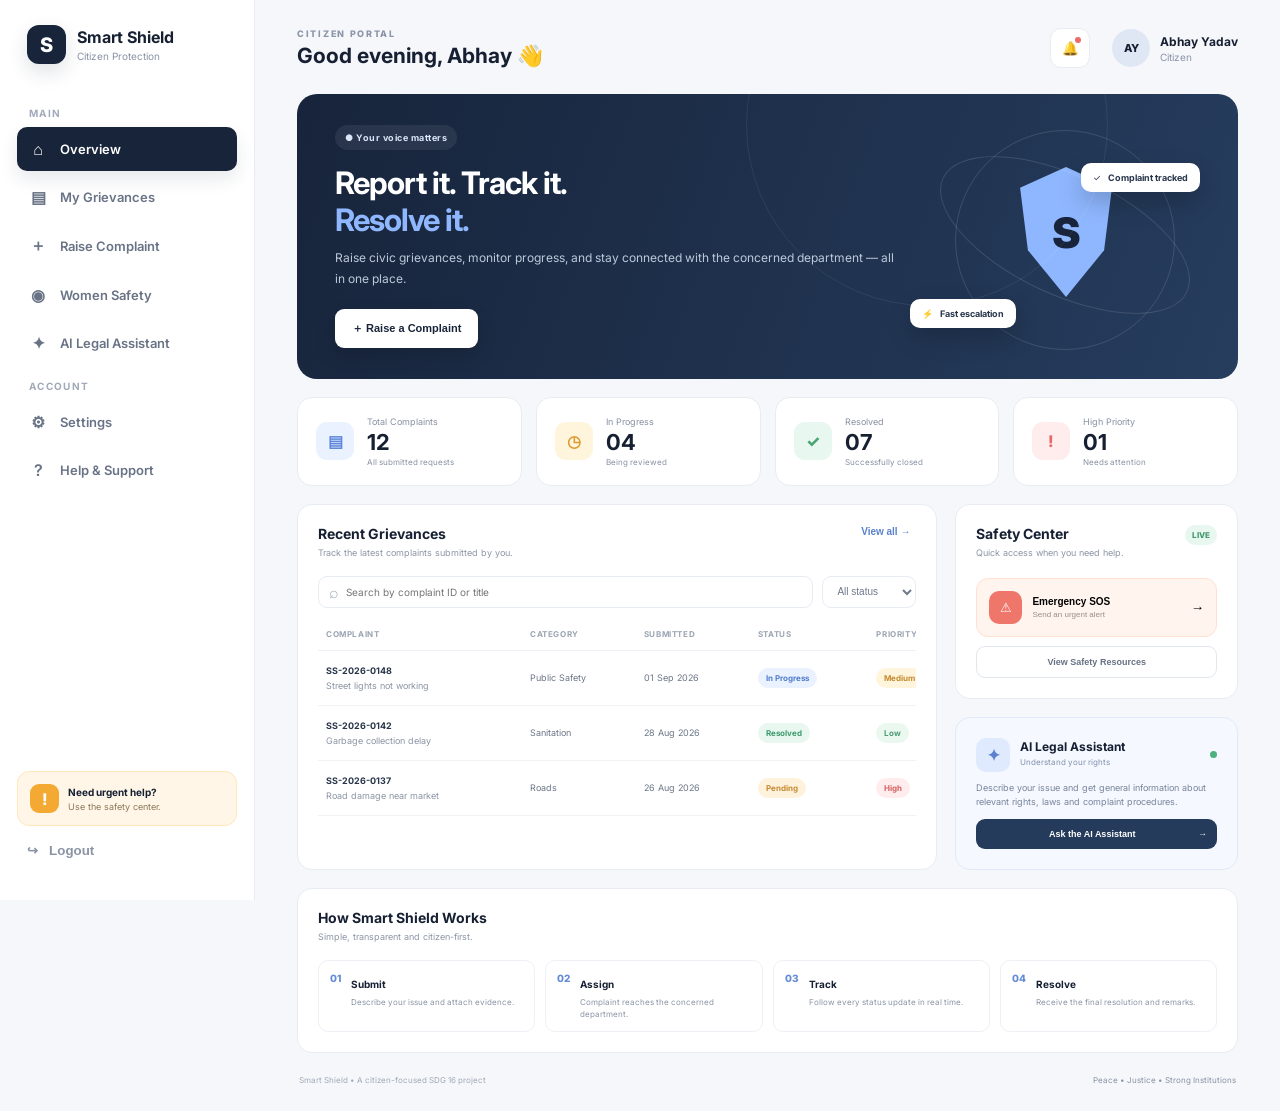
==== Smart_Shield_Public_Grievance_Frontend/smart_shield_frontend/grievance.html @ 8d4cc2e8 "smart shield baseline before grievance module" ====
<!DOCTYPE html>
<html lang="en">
<head>
  <meta charset="UTF-8">
  <meta name="viewport" content="width=device-width, initial-scale=1.0">
  <title>Smart Shield | Public Grievance</title>
  <link rel="preconnect" href="https://fonts.googleapis.com">
  <link rel="preconnect" href="https://fonts.gstatic.com" crossorigin>
  <link href="https://fonts.googleapis.com/css2?family=Inter:wght@400;500;600;700;800&display=swap" rel="stylesheet">
  <link rel="stylesheet" href="css/grievance.css">
</head>
<body>
  <div class="app-shell">
    <aside class="sidebar" id="sidebar">
      <div class="brand">
        <div class="brand-mark">S</div>
        <div><strong>Smart Shield</strong><span>Citizen Protection</span></div>
      </div>

      <nav class="nav">
        <p class="nav-label">MAIN</p>
        <a class="nav-item active" href="#"><span>⌂</span> Overview</a>
        <a class="nav-item" href="#complaints"><span>▤</span> My Grievances</a>
        <a class="nav-item" href="#raise"><span>＋</span> Raise Complaint</a>
        <a class="nav-item" href="#safety"><span>◉</span> Women Safety</a>
        <a class="nav-item" href="#assistant"><span>✦</span> AI Legal Assistant</a>
        <p class="nav-label">ACCOUNT</p>
        <a class="nav-item" href="#"><span>⚙</span> Settings</a>
        <a class="nav-item" href="#"><span>?</span> Help & Support</a>
      </nav>

      <div class="sidebar-bottom">
        <div class="safety-mini">
          <div class="mini-icon">!</div>
          <div><strong>Need urgent help?</strong><small>Use the safety center.</small></div>
        </div>
        <button class="logout">↪ &nbsp; Logout</button>
      </div>
    </aside>

    <main class="main">
      <header class="topbar">
        <button class="menu-btn" id="menuBtn">☰</button>
        <div>
          <p class="eyebrow">CITIZEN PORTAL</p>
          <h1>Good evening, Abhay 👋</h1>
        </div>
        <div class="top-actions">
          <button class="icon-btn" title="Notifications">🔔<i></i></button>
          <div class="profile">
            <div class="avatar">AY</div>
            <div><strong>Abhay Yadav</strong><small>Citizen</small></div>
          </div>
        </div>
      </header>

      <section class="hero">
        <div>
          <span class="pill">● Your voice matters</span>
          <h2>Report it. Track it.<br><span>Resolve it.</span></h2>
          <p>Raise civic grievances, monitor progress, and stay connected with the concerned department — all in one place.</p>
          <button class="primary-btn" id="openComplaint">＋ Raise a Complaint</button>
        </div>
        <div class="hero-art">
          <div class="shield">S</div>
          <div class="orbit orbit-1"></div><div class="orbit orbit-2"></div>
          <div class="float-card card-a">✓ <b>Complaint tracked</b></div>
          <div class="float-card card-b">⚡ <b>Fast escalation</b></div>
        </div>
      </section>

      <section class="stats">
        <article class="stat-card"><div class="stat-icon blue">▤</div><div><span>Total Complaints</span><strong id="totalCount">12</strong><small>All submitted requests</small></div></article>
        <article class="stat-card"><div class="stat-icon amber">◷</div><div><span>In Progress</span><strong id="progressCount">04</strong><small>Being reviewed</small></div></article>
        <article class="stat-card"><div class="stat-icon green">✓</div><div><span>Resolved</span><strong id="resolvedCount">07</strong><small>Successfully closed</small></div></article>
        <article class="stat-card"><div class="stat-icon red">!</div><div><span>High Priority</span><strong id="priorityCount">01</strong><small>Needs attention</small></div></article>
      </section>

      <section class="content-grid">
        <div class="panel complaints" id="complaints">
          <div class="panel-head">
            <div><h3>Recent Grievances</h3><p>Track the latest complaints submitted by you.</p></div>
            <button class="text-btn" id="viewAll">View all →</button>
          </div>
          <div class="toolbar">
            <div class="search"><span>⌕</span><input id="searchInput" placeholder="Search by complaint ID or title"></div>
            <select id="statusFilter"><option value="all">All status</option><option value="Pending">Pending</option><option value="In Progress">In Progress</option><option value="Resolved">Resolved</option></select>
          </div>
          <div class="table-wrap">
            <table>
              <thead><tr><th>Complaint</th><th>Category</th><th>Submitted</th><th>Status</th><th>Priority</th></tr></thead>
              <tbody id="complaintTable">
                <tr data-search="SS-2026-0148 street light Sector 62" data-status="In Progress"><td><b>SS-2026-0148</b><span>Street lights not working</span></td><td>Public Safety</td><td>01 Sep 2026</td><td><span class="status progress">In Progress</span></td><td><span class="priority medium">Medium</span></td></tr>
                <tr data-search="SS-2026-0142 garbage collection" data-status="Resolved"><td><b>SS-2026-0142</b><span>Garbage collection delay</span></td><td>Sanitation</td><td>28 Aug 2026</td><td><span class="status resolved">Resolved</span></td><td><span class="priority low">Low</span></td></tr>
                <tr data-search="SS-2026-0137 road damage" data-status="Pending"><td><b>SS-2026-0137</b><span>Road damage near market</span></td><td>Roads</td><td>26 Aug 2026</td><td><span class="status pending">Pending</span></td><td><span class="priority high">High</span></td></tr>
              </tbody>
            </table>
          </div>
        </div>

        <div class="side-stack">
          <article class="panel quick" id="safety">
            <div class="panel-head"><div><h3>Safety Center</h3><p>Quick access when you need help.</p></div><span class="live">LIVE</span></div>
            <button class="safety-btn" id="sosBtn"><span>⚠</span><div><b>Emergency SOS</b><small>Send an urgent alert</small></div><em>→</em></button>
            <button class="outline-btn">View Safety Resources</button>
          </article>

          <article class="panel assistant" id="assistant">
            <div class="ai-top"><div class="ai-icon">✦</div><div><h3>AI Legal Assistant</h3><p>Understand your rights</p></div><span class="online"></span></div>
            <p class="ai-copy">Describe your issue and get general information about relevant rights, laws and complaint procedures.</p>
            <button class="assistant-btn" id="assistantBtn">Ask the AI Assistant <span>→</span></button>
          </article>
        </div>
      </section>

      <section class="how panel" id="raise">
        <div class="panel-head"><div><h3>How Smart Shield Works</h3><p>Simple, transparent and citizen-first.</p></div></div>
        <div class="steps">
          <div><span>01</span><div><b>Submit</b><p>Describe your issue and attach evidence.</p></div></div>
          <div><span>02</span><div><b>Assign</b><p>Complaint reaches the concerned department.</p></div></div>
          <div><span>03</span><div><b>Track</b><p>Follow every status update in real time.</p></div></div>
          <div><span>04</span><div><b>Resolve</b><p>Receive the final resolution and remarks.</p></div></div>
        </div>
      </section>

      <footer>Smart Shield • A citizen-focused SDG 16 project <span>Peace • Justice • Strong Institutions</span></footer>
    </main>
  </div>

  <div class="modal" id="complaintModal">
    <div class="modal-card">
      <button class="close" data-close>×</button>
      <span class="pill">NEW GRIEVANCE</span><h2>Raise a Complaint</h2><p>Provide the details below. Required fields are marked with *.</p>
      <form id="complaintForm">
        <div class="form-row"><label>Complaint category *<select id="category" required><option value="">Select category</option><option>Public Safety</option><option>Roads</option><option>Sanitation</option><option>Water Supply</option><option>Electricity</option><option>Corruption</option></select></label><label>Priority *<select required><option>Low</option><option selected>Medium</option><option>High</option></select></label></div>
        <label>Complaint title *<input id="title" required placeholder="e.g. Street light not working"></label>
        <label>Location *<input id="location" required placeholder="Area / landmark"></label>
        <label>Description *<textarea id="description" required rows="4" placeholder="Explain your problem clearly..."></textarea></label>
        <label>Evidence <input type="file" id="evidence" accept="image/*,.pdf"></label>
        <button class="primary-btn full" type="submit">Submit Complaint →</button>
      </form>
    </div>
  </div>

  <div class="toast" id="toast">✓ Complaint submitted successfully</div>
  <script src="js/grievance.js"></script>
</body>
</html>
---- Smart_Shield_Public_Grievance_Frontend/smart_shield_frontend/css/grievance.css ----
*{box-sizing:border-box}body{margin:0;font-family:Inter,Arial,sans-serif;background:#f5f7fb;color:#172033}.app-shell{display:flex;min-height:100vh}.sidebar{width:255px;background:#fff;border-right:1px solid #e8ecf3;padding:25px 17px;display:flex;flex-direction:column;position:fixed;inset:0 auto 0 0;z-index:20}.brand{display:flex;gap:11px;align-items:center;padding:0 10px 28px}.brand-mark{width:39px;height:39px;border-radius:12px;display:grid;place-items:center;background:#18243a;color:#fff;font-weight:800;font-size:20px;box-shadow:0 8px 20px #18243a22}.brand strong{display:block;font-size:16px}.brand span{display:block;color:#8993a5;font-size:10px;margin-top:3px}.nav-label{font-size:10px;font-weight:700;color:#a2aaba;letter-spacing:1.3px;margin:15px 12px 8px}.nav-item{display:flex;align-items:center;gap:13px;text-decoration:none;color:#697386;font-size:13px;font-weight:600;padding:12px;border-radius:10px;margin:4px 0}.nav-item span{width:18px;text-align:center;font-size:16px}.nav-item:hover{background:#f4f6fa}.nav-item.active{background:#18243a;color:#fff;box-shadow:0 8px 18px #18243a1a}.sidebar-bottom{margin-top:auto}.safety-mini{background:#fff6e7;border:1px solid #ffe6bb;border-radius:12px;padding:12px;display:flex;gap:9px;align-items:center}.mini-icon{width:29px;height:29px;border-radius:9px;background:#f4aa32;color:#fff;display:grid;place-items:center;font-weight:800}.safety-mini strong,.safety-mini small{display:block}.safety-mini strong{font-size:10px}.safety-mini small{font-size:9px;color:#8c7959;margin-top:3px}.logout{border:0;background:none;color:#8b94a5;padding:17px 10px;font-weight:600;cursor:pointer}.main{margin-left:255px;width:calc(100% - 255px);padding:28px 42px 22px}.topbar{display:flex;align-items:center;justify-content:space-between;margin-bottom:26px}.eyebrow{font-size:9px;letter-spacing:1.7px;color:#8b96a8;font-weight:800;margin:0 0 4px}.topbar h1{font-size:21px;margin:0}.top-actions{display:flex;align-items:center;gap:22px}.icon-btn{border:0;background:#fff;border:1px solid #e8ecf2;border-radius:11px;width:40px;height:40px;position:relative;cursor:pointer}.icon-btn i{position:absolute;width:6px;height:6px;background:#ef6b68;border-radius:50%;top:8px;right:8px}.profile{display:flex;gap:10px;align-items:center}.avatar{width:38px;height:38px;border-radius:50%;background:#dfe7f4;display:grid;place-items:center;font-size:11px;font-weight:800}.profile strong,.profile small{display:block}.profile strong{font-size:12px}.profile small{font-size:10px;color:#8a94a6;margin-top:2px}.menu-btn{display:none}.hero{min-height:255px;border-radius:20px;padding:31px 38px;background:linear-gradient(110deg,#17243b,#263d5e);color:#fff;display:flex;justify-content:space-between;overflow:hidden;position:relative}.hero:after{content:"";position:absolute;width:360px;height:360px;border-radius:50%;border:1px solid #ffffff12;right:130px;top:-150px}.pill{display:inline-block;padding:7px 10px;border-radius:30px;background:#ffffff12;color:#dbe6f8;font-size:9px;font-weight:700;letter-spacing:.5px}.hero h2{font-size:31px;line-height:1.18;margin:15px 0 10px;letter-spacing:-1px}.hero h2 span{color:#8fb7ff}.hero p{max-width:570px;color:#bdc9da;font-size:12px;line-height:1.7;margin:0 0 20px}.primary-btn{border:0;background:#fff;color:#18243a;padding:12px 17px;border-radius:9px;font-weight:800;font-size:11px;cursor:pointer;box-shadow:0 8px 20px #0002}.primary-btn:hover{transform:translateY(-1px)}.hero-art{width:300px;position:relative}.shield{position:absolute;right:78px;top:42px;width:112px;height:130px;clip-path:polygon(50% 0,91% 16%,84% 64%,50% 100%,16% 64%,9% 16%);background:#8fb7ff;color:#17243b;display:grid;place-items:center;font-size:42px;font-weight:900;box-shadow:0 20px 45px #0004}.orbit{position:absolute;border:1px solid #ffffff20;border-radius:50%;right:25px;top:5px;width:220px;height:220px}.orbit-2{width:270px;height:120px;right:0;top:50px;transform:rotate(25deg)}.float-card{position:absolute;background:#fff;color:#28354b;border-radius:10px;padding:9px 12px;font-size:9px;box-shadow:0 10px 25px #0003}.float-card b{margin-left:4px}.card-a{right:0;top:38px}.card-b{left:8px;bottom:20px}.stats{display:grid;grid-template-columns:repeat(4,1fr);gap:14px;margin:18px 0}.stat-card,.panel{background:#fff;border:1px solid #e8ecf2;border-radius:15px}.stat-card{padding:18px;display:flex;gap:13px;align-items:center}.stat-icon{width:38px;height:38px;border-radius:11px;display:grid;place-items:center;font-weight:800}.blue{background:#eaf1ff;color:#5e88db}.amber{background:#fff4dc;color:#dc9c31}.green{background:#e8f7ef;color:#4aa573}.red{background:#ffeded;color:#e46a6a}.stat-card span,.stat-card small{display:block;color:#8791a3;font-size:9px}.stat-card strong{font-size:22px;display:block;margin:2px 0}.stat-card small{font-size:8px}.content-grid{display:grid;grid-template-columns:minmax(0,1.7fr) minmax(260px,.75fr);gap:18px}.panel{padding:20px}.panel-head{display:flex;justify-content:space-between;align-items:flex-start}.panel h3{margin:0;font-size:14px}.panel-head p{margin:5px 0 0;color:#8c95a5;font-size:9px}.text-btn{border:0;background:none;color:#5c82cc;font-weight:700;font-size:10px;cursor:pointer}.toolbar{display:flex;gap:9px;margin:18px 0 10px}.search{flex:1;border:1px solid #e7ebf2;border-radius:9px;display:flex;align-items:center;padding:0 10px;color:#a3acbb}.search input{border:0;outline:0;width:100%;padding:9px 7px;font:inherit;font-size:10px}.toolbar select{border:1px solid #e7ebf2;border-radius:9px;padding:0 10px;color:#6f798a;background:#fff;font-size:10px}.table-wrap{overflow:auto}table{border-collapse:collapse;width:100%;min-width:650px}th{text-align:left;color:#9ba4b2;font-size:8px;text-transform:uppercase;letter-spacing:.6px;padding:11px 8px;border-bottom:1px solid #edf0f4}td{padding:14px 8px;border-bottom:1px solid #f0f2f6;font-size:9px;color:#6c7688}td b,td span{display:block}td b{font-size:9px;color:#28354a;margin-bottom:4px}td span:not(.status):not(.priority){color:#8b94a4}.status,.priority{display:inline-block;padding:5px 8px;border-radius:20px;font-size:8px;font-weight:700}.status.progress{background:#eaf1ff;color:#527dcc}.status.resolved{background:#e8f7ef;color:#3d9a6c}.status.pending{background:#fff2dc;color:#c58b31}.priority.high{color:#d65f5f;background:#ffeded}.priority.medium{color:#c58b31;background:#fff4dc}.priority.low{color:#4a9b71;background:#eaf8f0}.side-stack{display:flex;flex-direction:column;gap:18px}.live{font-size:8px;background:#e8f7ef;color:#41996c;padding:5px 7px;border-radius:20px;font-weight:800}.safety-btn{width:100%;border:0;background:#fff4ee;border:1px solid #ffe0d1;border-radius:12px;margin-top:20px;padding:12px;display:flex;align-items:center;text-align:left;gap:10px;cursor:pointer}.safety-btn>span{background:#ef766b;color:#fff;width:33px;height:33px;border-radius:10px;display:grid;place-items:center}.safety-btn b,.safety-btn small{display:block}.safety-btn b{font-size:10px}.safety-btn small{font-size:8px;color:#9b8d87;margin-top:3px}.safety-btn em{margin-left:auto;font-style:normal}.outline-btn{width:100%;background:#fff;border:1px solid #e2e7ef;padding:10px;border-radius:9px;margin-top:9px;font-size:9px;font-weight:700;color:#667184}.assistant{background:#f5f8ff;border-color:#e0e9fa}.ai-top{display:flex;align-items:center;gap:10px}.ai-icon{width:34px;height:34px;border-radius:10px;background:#dfeaff;color:#5b80ce;display:grid;place-items:center;font-weight:800}.ai-top h3{font-size:12px}.ai-top p{font-size:8px;color:#8190aa;margin:3px 0}.online{width:7px;height:7px;background:#4db27d;border-radius:50%;margin-left:auto}.ai-copy{font-size:9px;color:#78849a;line-height:1.6}.assistant-btn{border:0;background:#253b5b;color:#fff;width:100%;padding:10px;border-radius:9px;font-size:9px;font-weight:700;cursor:pointer}.assistant-btn span{float:right}.how{margin-top:18px}.steps{display:grid;grid-template-columns:repeat(4,1fr);gap:10px;margin-top:18px}.steps>div{display:flex;gap:10px;padding:11px;border:1px solid #edf0f4;border-radius:10px}.steps span{color:#648bd5;font-size:10px;font-weight:800}.steps b{font-size:10px}.steps p{font-size:8px;color:#8a94a5;line-height:1.5;margin:4px 0 0}footer{padding:22px 2px 4px;color:#a0a8b6;font-size:8px;display:flex;justify-content:space-between}footer span{color:#8791a2}.modal{position:fixed;inset:0;background:#101a2a99;backdrop-filter:blur(5px);display:none;align-items:center;justify-content:center;padding:20px;z-index:50}.modal.show{display:flex}.modal-card{width:min(620px,100%);max-height:90vh;overflow:auto;background:#fff;border-radius:18px;padding:27px;position:relative;box-shadow:0 30px 70px #0004}.close{position:absolute;right:17px;top:15px;border:0;background:#f2f4f7;border-radius:8px;width:30px;height:30px;font-size:20px;cursor:pointer}.modal-card h2{margin:14px 0 5px;font-size:23px}.modal-card>p{color:#8993a3;font-size:10px;margin-bottom:20px}.modal-card form label{display:block;font-size:10px;font-weight:700;color:#596477;margin-bottom:13px}.modal-card input,.modal-card select,.modal-card textarea{display:block;width:100%;margin-top:7px;border:1px solid #e1e6ee;border-radius:9px;padding:11px;font:inherit;font-size:10px;outline:0;background:#fff}.modal-card textarea{resize:vertical}.form-row{display:grid;grid-template-columns:1fr 1fr;gap:12px}.full{width:100%;background:#18243a;color:#fff;margin-top:5px}.toast{position:fixed;right:25px;bottom:25px;background:#17243b;color:#fff;padding:13px 17px;border-radius:10px;font-size:10px;box-shadow:0 12px 30px #0003;transform:translateY(100px);opacity:0;transition:.3s;z-index:60}.toast.show{transform:translateY(0);opacity:1}@media(max-width:1050px){.hero-art{display:none}.content-grid{grid-template-columns:1fr}.steps{grid-template-columns:repeat(2,1fr)}}@media(max-width:800px){.sidebar{transform:translateX(-100%);transition:.25s}.sidebar.open{transform:translateX(0)}.main{margin-left:0;width:100%;padding:20px}.menu-btn{display:block;border:0;background:#fff;border:1px solid #e8ecf2;border-radius:9px;width:38px;height:38px;cursor:pointer;position:absolute;top:20px;left:20px}.topbar{padding-left:52px}.stats{grid-template-columns:1fr 1fr}.hero{padding:25px}.hero h2{font-size:26px}}@media(max-width:520px){.stats{grid-template-columns:1fr}.top-actions .profile{display:none}.main{padding:16px}.hero h2{font-size:23px}.steps{grid-template-columns:1fr}.form-row{grid-template-columns:1fr}footer{display:block;line-height:2}.panel{padding:15px}}
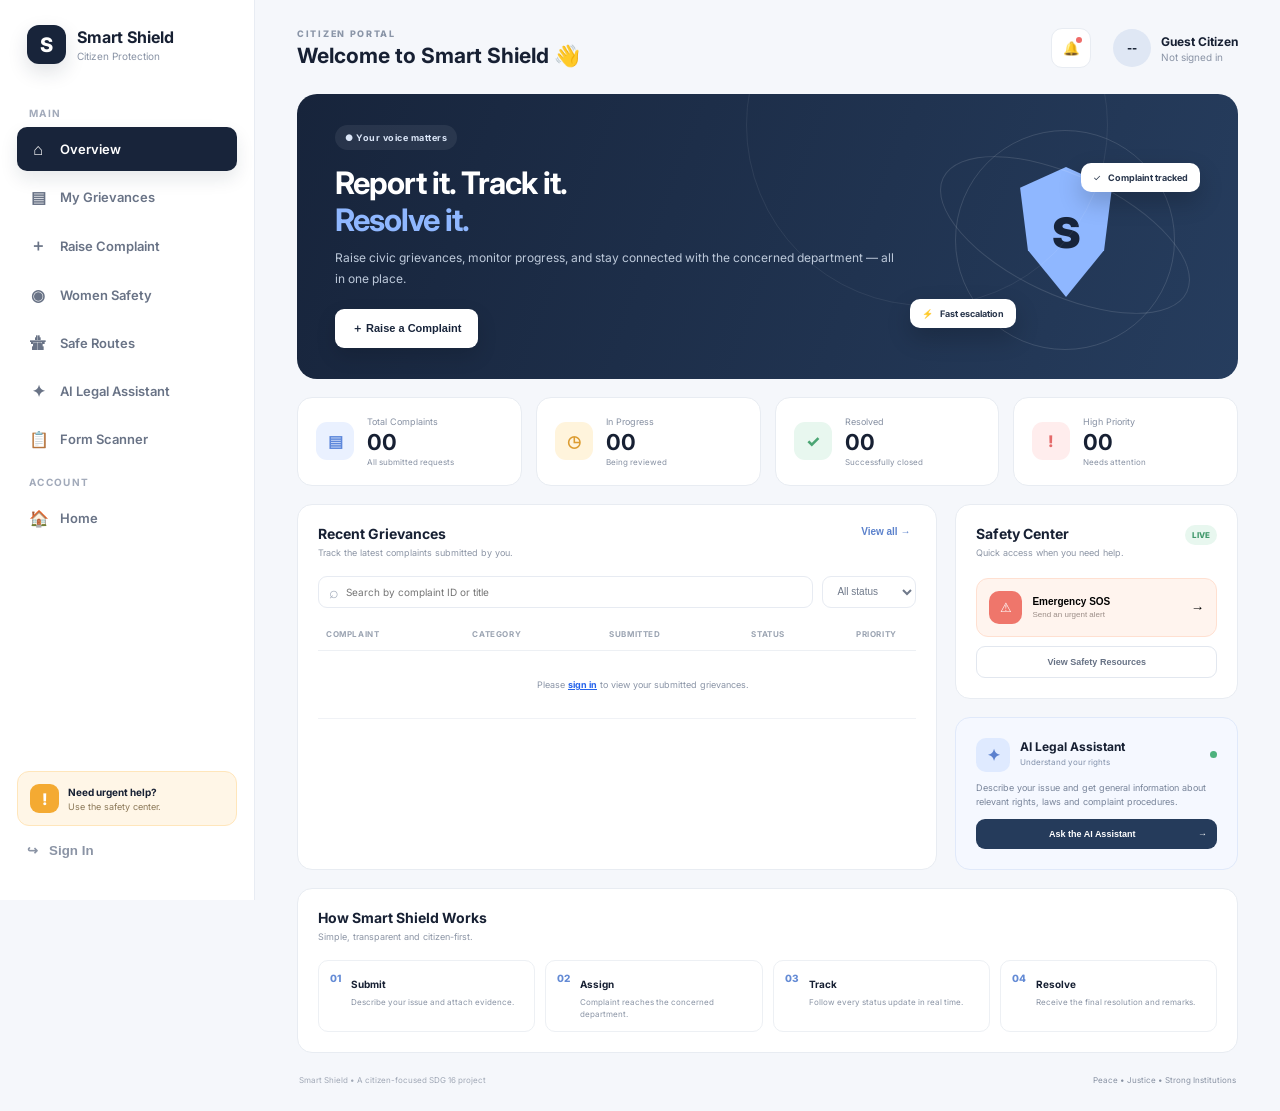
==== commit 2ce9f7b3: "Add Smart Shield mini project" ====
--- a/Smart_Shield_Public_Grievance_Frontend/smart_shield_frontend/grievance.html
+++ b/Smart_Shield_Public_Grievance_Frontend/smart_shield_frontend/grievance.html
@@ -21,12 +21,13 @@
         <p class="nav-label">MAIN</p>
         <a class="nav-item active" href="#"><span>⌂</span> Overview</a>
         <a class="nav-item" href="#complaints"><span>▤</span> My Grievances</a>
-        <a class="nav-item" href="#raise"><span>＋</span> Raise Complaint</a>
-        <a class="nav-item" href="#safety"><span>◉</span> Women Safety</a>
-        <a class="nav-item" href="#assistant"><span>✦</span> AI Legal Assistant</a>
+        <a class="nav-item" id="navRaiseComplaint" href="#raise"><span>＋</span> Raise Complaint</a>
+        <a class="nav-item" href="safety.html"><span>◉</span> Women Safety</a>
+        <a class="nav-item" href="safe-routes.html"><span>🛣</span> Safe Routes</a>
+        <a class="nav-item" href="ai-assistant.html"><span>✦</span> AI Legal Assistant</a>
+        <a class="nav-item" href="form-scanner.html"><span>📋</span> Form Scanner</a>
         <p class="nav-label">ACCOUNT</p>
-        <a class="nav-item" href="#"><span>⚙</span> Settings</a>
-        <a class="nav-item" href="#"><span>?</span> Help & Support</a>
+        <a class="nav-item" href="../../index.html"><span>🏠</span> Home</a>
       </nav>
 
       <div class="sidebar-bottom">
@@ -34,7 +35,7 @@
           <div class="mini-icon">!</div>
           <div><strong>Need urgent help?</strong><small>Use the safety center.</small></div>
         </div>
-        <button class="logout">↪ &nbsp; Logout</button>
+        <button class="logout" id="authBtn">↪ &nbsp; Logout</button>
       </div>
     </aside>
 
@@ -43,13 +44,13 @@
         <button class="menu-btn" id="menuBtn">☰</button>
         <div>
           <p class="eyebrow">CITIZEN PORTAL</p>
-          <h1>Good evening, Abhay 👋</h1>
+          <h1 id="welcomeGreeting">Good evening, Citizen 👋</h1>
         </div>
         <div class="top-actions">
           <button class="icon-btn" title="Notifications">🔔<i></i></button>
           <div class="profile">
-            <div class="avatar">AY</div>
-            <div><strong>Abhay Yadav</strong><small>Citizen</small></div>
+            <div class="avatar" id="userAvatar">C</div>
+            <div><strong id="userName">Citizen</strong><small id="userRole">Citizen</small></div>
           </div>
         </div>
       </header>
@@ -70,10 +71,10 @@
       </section>
 
       <section class="stats">
-        <article class="stat-card"><div class="stat-icon blue">▤</div><div><span>Total Complaints</span><strong id="totalCount">12</strong><small>All submitted requests</small></div></article>
-        <article class="stat-card"><div class="stat-icon amber">◷</div><div><span>In Progress</span><strong id="progressCount">04</strong><small>Being reviewed</small></div></article>
-        <article class="stat-card"><div class="stat-icon green">✓</div><div><span>Resolved</span><strong id="resolvedCount">07</strong><small>Successfully closed</small></div></article>
-        <article class="stat-card"><div class="stat-icon red">!</div><div><span>High Priority</span><strong id="priorityCount">01</strong><small>Needs attention</small></div></article>
+        <article class="stat-card"><div class="stat-icon blue">▤</div><div><span>Total Complaints</span><strong id="totalCount">00</strong><small>All submitted requests</small></div></article>
+        <article class="stat-card"><div class="stat-icon amber">◷</div><div><span>In Progress</span><strong id="progressCount">00</strong><small>Being reviewed</small></div></article>
+        <article class="stat-card"><div class="stat-icon green">✓</div><div><span>Resolved</span><strong id="resolvedCount">00</strong><small>Successfully closed</small></div></article>
+        <article class="stat-card"><div class="stat-icon red">!</div><div><span>High Priority</span><strong id="priorityCount">00</strong><small>Needs attention</small></div></article>
       </section>
 
       <section class="content-grid">
@@ -84,15 +85,13 @@
           </div>
           <div class="toolbar">
             <div class="search"><span>⌕</span><input id="searchInput" placeholder="Search by complaint ID or title"></div>
-            <select id="statusFilter"><option value="all">All status</option><option value="Pending">Pending</option><option value="In Progress">In Progress</option><option value="Resolved">Resolved</option></select>
+            <select id="statusFilter"><option value="all">All status</option><option value="Pending">Pending</option><option value="In Progress">In Progress</option><option value="Resolved">Resolved</option><option value="Escalated">Escalated</option></select>
           </div>
           <div class="table-wrap">
             <table>
               <thead><tr><th>Complaint</th><th>Category</th><th>Submitted</th><th>Status</th><th>Priority</th></tr></thead>
               <tbody id="complaintTable">
-                <tr data-search="SS-2026-0148 street light Sector 62" data-status="In Progress"><td><b>SS-2026-0148</b><span>Street lights not working</span></td><td>Public Safety</td><td>01 Sep 2026</td><td><span class="status progress">In Progress</span></td><td><span class="priority medium">Medium</span></td></tr>
-                <tr data-search="SS-2026-0142 garbage collection" data-status="Resolved"><td><b>SS-2026-0142</b><span>Garbage collection delay</span></td><td>Sanitation</td><td>28 Aug 2026</td><td><span class="status resolved">Resolved</span></td><td><span class="priority low">Low</span></td></tr>
-                <tr data-search="SS-2026-0137 road damage" data-status="Pending"><td><b>SS-2026-0137</b><span>Road damage near market</span></td><td>Roads</td><td>26 Aug 2026</td><td><span class="status pending">Pending</span></td><td><span class="priority high">High</span></td></tr>
+                <tr id="loadingRow"><td colspan="5" style="text-align:center;padding:24px;color:#8a94a6;">Loading grievances...</td></tr>
               </tbody>
             </table>
           </div>
@@ -101,8 +100,8 @@
         <div class="side-stack">
           <article class="panel quick" id="safety">
             <div class="panel-head"><div><h3>Safety Center</h3><p>Quick access when you need help.</p></div><span class="live">LIVE</span></div>
-            <button class="safety-btn" id="sosBtn"><span>⚠</span><div><b>Emergency SOS</b><small>Send an urgent alert</small></div><em>→</em></button>
-            <button class="outline-btn">View Safety Resources</button>
+            <button class="safety-btn" id="sosBtn" onclick="window.location.href='safety.html?trigger=true'"><span>⚠</span><div><b>Emergency SOS</b><small>Send an urgent alert</small></div><em>→</em></button>
+            <button class="outline-btn" onclick="window.location.href='safety.html'">View Safety Resources</button>
           </article>
 
           <article class="panel assistant" id="assistant">
@@ -132,17 +131,105 @@
       <button class="close" data-close>×</button>
       <span class="pill">NEW GRIEVANCE</span><h2>Raise a Complaint</h2><p>Provide the details below. Required fields are marked with *.</p>
       <form id="complaintForm">
-        <div class="form-row"><label>Complaint category *<select id="category" required><option value="">Select category</option><option>Public Safety</option><option>Roads</option><option>Sanitation</option><option>Water Supply</option><option>Electricity</option><option>Corruption</option></select></label><label>Priority *<select required><option>Low</option><option selected>Medium</option><option>High</option></select></label></div>
+        <div class="form-row">
+          <label>Complaint category *
+            <select id="category" required>
+              <option value="">Select category</option>
+              <option value="PUBLIC_SAFETY">Public Safety</option>
+              <option value="ROADS">Roads</option>
+              <option value="SANITATION">Sanitation</option>
+              <option value="WATER_SUPPLY">Water Supply</option>
+              <option value="ELECTRICITY">Electricity</option>
+              <option value="CORRUPTION">Corruption</option>
+            </select>
+          </label>
+          <label>Priority *
+            <select id="priority" required>
+              <option value="LOW">Low</option>
+              <option value="MEDIUM" selected>Medium</option>
+              <option value="HIGH">High</option>
+              <option value="CRITICAL">Critical</option>
+            </select>
+          </label>
+        </div>
         <label>Complaint title *<input id="title" required placeholder="e.g. Street light not working"></label>
         <label>Location *<input id="location" required placeholder="Area / landmark"></label>
         <label>Description *<textarea id="description" required rows="4" placeholder="Explain your problem clearly..."></textarea></label>
         <label>Evidence <input type="file" id="evidence" accept="image/*,.pdf"></label>
-        <button class="primary-btn full" type="submit">Submit Complaint →</button>
+        <button class="primary-btn full" type="submit" id="submitComplaintBtn">Submit Complaint →</button>
       </form>
     </div>
   </div>
 
+  <!-- Grievance Details, Status History & Evidence Modal -->
+  <div class="modal" id="detailsModal">
+    <div class="modal-card">
+      <button class="close" data-close>×</button>
+      <span class="pill" id="detailsTrackingId">SS-YYYY-XXXX</span>
+      <h2 id="detailsTitle" style="margin-top:10px;">Grievance Details</h2>
+      <p id="detailsSubmitted" style="margin-bottom:12px;">Submitted on --</p>
+
+      <div class="details-section">
+        <div class="details-grid">
+          <div><small>Status</small><div id="detailsStatus"><span class="status pending">Pending</span></div></div>
+          <div><small>Priority</small><div id="detailsPriority"><span class="priority medium">Medium</span></div></div>
+          <div><small>Category</small><strong id="detailsCategory">--</strong></div>
+          <div><small>Location</small><strong id="detailsLocation">--</strong></div>
+        </div>
+        <div style="margin-top:12px;">
+          <small style="color:#8a94a6;font-size:9px;font-weight:700;display:block;text-transform:uppercase;margin-bottom:3px;">Description</small>
+          <p id="detailsDescription" style="margin:0;font-size:11px;color:#334155;line-height:1.6;white-space:pre-wrap;"></p>
+        </div>
+      </div>
+
+      <!-- Status History Timeline -->
+      <div class="details-section">
+        <h3 style="font-size:12px;margin:0 0 6px;">Status History</h3>
+        <div id="historyList" class="timeline-list">
+          <p style="color:#8a94a6;font-size:10px;margin:0;">No history records available.</p>
+        </div>
+      </div>
+
+      <!-- Evidence Metadata & Attach Form -->
+      <div class="details-section">
+        <h3 style="font-size:12px;margin:0 0 6px;">Evidence Files</h3>
+        <div id="evidenceList" class="evidence-list">
+          <p style="color:#8a94a6;font-size:10px;margin:0;">No evidence files attached.</p>
+        </div>
+        <form id="attachEvidenceForm" style="margin-top:12px;display:flex;gap:8px;align-items:center;">
+          <input type="file" id="attachEvidenceFile" accept="image/*,.pdf" required style="flex:1;margin-top:0;padding:8px;">
+          <button class="primary-btn" type="submit" id="attachEvidenceBtn" style="white-space:nowrap;padding:9px 14px;">Attach Evidence</button>
+        </form>
+      </div>
+    </div>
+  </div>
+
+  <!-- Citizen Auth Modal (Sign In / Register) -->
+  <div class="modal" id="authModal">
+    <div class="modal-card" style="max-width:440px;">
+      <button class="close" data-close>×</button>
+      <span class="pill" id="authPill">CITIZEN ACCESS</span>
+      <h2 id="authTitle" style="margin-top:10px;">Citizen Sign In</h2>
+      <p id="authSub" style="margin-bottom:16px;">Sign in to submit and track your civic grievances.</p>
+      
+      <form id="authForm">
+        <div id="authNameRow" style="display:none;margin-bottom:12px;">
+          <label>Full Name *<input id="authFullName" placeholder="e.g. Abhay Yadav"></label>
+        </div>
+        <label>Email Address *<input id="authEmail" type="email" required placeholder="name@example.com"></label>
+        <label>Password *<input id="authPassword" type="password" required placeholder="••••••••"></label>
+        <button class="primary-btn full" type="submit" id="authSubmitBtn" style="margin-top:14px;">Sign In →</button>
+      </form>
+
+      <div style="margin-top:16px;text-align:center;font-size:10px;color:#6b7280;">
+        <span id="authTogglePrompt">Don't have an account?</span>
+        <button type="button" id="authToggleBtn" style="background:none;border:0;color:#2563eb;font-weight:700;cursor:pointer;margin-left:4px;padding:0;">Sign Up</button>
+      </div>
+    </div>
+  </div>
+
   <div class="toast" id="toast">✓ Complaint submitted successfully</div>
+  <script src="js/api.js"></script>
   <script src="js/grievance.js"></script>
 </body>
 </html>
--- a/Smart_Shield_Public_Grievance_Frontend/smart_shield_frontend/css/grievance.css
+++ b/Smart_Shield_Public_Grievance_Frontend/smart_shield_frontend/css/grievance.css
@@ -1 +1 @@
-*{box-sizing:border-box}body{margin:0;font-family:Inter,Arial,sans-serif;background:#f5f7fb;color:#172033}.app-shell{display:flex;min-height:100vh}.sidebar{width:255px;background:#fff;border-right:1px solid #e8ecf3;padding:25px 17px;display:flex;flex-direction:column;position:fixed;inset:0 auto 0 0;z-index:20}.brand{display:flex;gap:11px;align-items:center;padding:0 10px 28px}.brand-mark{width:39px;height:39px;border-radius:12px;display:grid;place-items:center;background:#18243a;color:#fff;font-weight:800;font-size:20px;box-shadow:0 8px 20px #18243a22}.brand strong{display:block;font-size:16px}.brand span{display:block;color:#8993a5;font-size:10px;margin-top:3px}.nav-label{font-size:10px;font-weight:700;color:#a2aaba;letter-spacing:1.3px;margin:15px 12px 8px}.nav-item{display:flex;align-items:center;gap:13px;text-decoration:none;color:#697386;font-size:13px;font-weight:600;padding:12px;border-radius:10px;margin:4px 0}.nav-item span{width:18px;text-align:center;font-size:16px}.nav-item:hover{background:#f4f6fa}.nav-item.active{background:#18243a;color:#fff;box-shadow:0 8px 18px #18243a1a}.sidebar-bottom{margin-top:auto}.safety-mini{background:#fff6e7;border:1px solid #ffe6bb;border-radius:12px;padding:12px;display:flex;gap:9px;align-items:center}.mini-icon{width:29px;height:29px;border-radius:9px;background:#f4aa32;color:#fff;display:grid;place-items:center;font-weight:800}.safety-mini strong,.safety-mini small{display:block}.safety-mini strong{font-size:10px}.safety-mini small{font-size:9px;color:#8c7959;margin-top:3px}.logout{border:0;background:none;color:#8b94a5;padding:17px 10px;font-weight:600;cursor:pointer}.main{margin-left:255px;width:calc(100% - 255px);padding:28px 42px 22px}.topbar{display:flex;align-items:center;justify-content:space-between;margin-bottom:26px}.eyebrow{font-size:9px;letter-spacing:1.7px;color:#8b96a8;font-weight:800;margin:0 0 4px}.topbar h1{font-size:21px;margin:0}.top-actions{display:flex;align-items:center;gap:22px}.icon-btn{border:0;background:#fff;border:1px solid #e8ecf2;border-radius:11px;width:40px;height:40px;position:relative;cursor:pointer}.icon-btn i{position:absolute;width:6px;height:6px;background:#ef6b68;border-radius:50%;top:8px;right:8px}.profile{display:flex;gap:10px;align-items:center}.avatar{width:38px;height:38px;border-radius:50%;background:#dfe7f4;display:grid;place-items:center;font-size:11px;font-weight:800}.profile strong,.profile small{display:block}.profile strong{font-size:12px}.profile small{font-size:10px;color:#8a94a6;margin-top:2px}.menu-btn{display:none}.hero{min-height:255px;border-radius:20px;padding:31px 38px;background:linear-gradient(110deg,#17243b,#263d5e);color:#fff;display:flex;justify-content:space-between;overflow:hidden;position:relative}.hero:after{content:"";position:absolute;width:360px;height:360px;border-radius:50%;border:1px solid #ffffff12;right:130px;top:-150px}.pill{display:inline-block;padding:7px 10px;border-radius:30px;background:#ffffff12;color:#dbe6f8;font-size:9px;font-weight:700;letter-spacing:.5px}.hero h2{font-size:31px;line-height:1.18;margin:15px 0 10px;letter-spacing:-1px}.hero h2 span{color:#8fb7ff}.hero p{max-width:570px;color:#bdc9da;font-size:12px;line-height:1.7;margin:0 0 20px}.primary-btn{border:0;background:#fff;color:#18243a;padding:12px 17px;border-radius:9px;font-weight:800;font-size:11px;cursor:pointer;box-shadow:0 8px 20px #0002}.primary-btn:hover{transform:translateY(-1px)}.hero-art{width:300px;position:relative}.shield{position:absolute;right:78px;top:42px;width:112px;height:130px;clip-path:polygon(50% 0,91% 16%,84% 64%,50% 100%,16% 64%,9% 16%);background:#8fb7ff;color:#17243b;display:grid;place-items:center;font-size:42px;font-weight:900;box-shadow:0 20px 45px #0004}.orbit{position:absolute;border:1px solid #ffffff20;border-radius:50%;right:25px;top:5px;width:220px;height:220px}.orbit-2{width:270px;height:120px;right:0;top:50px;transform:rotate(25deg)}.float-card{position:absolute;background:#fff;color:#28354b;border-radius:10px;padding:9px 12px;font-size:9px;box-shadow:0 10px 25px #0003}.float-card b{margin-left:4px}.card-a{right:0;top:38px}.card-b{left:8px;bottom:20px}.stats{display:grid;grid-template-columns:repeat(4,1fr);gap:14px;margin:18px 0}.stat-card,.panel{background:#fff;border:1px solid #e8ecf2;border-radius:15px}.stat-card{padding:18px;display:flex;gap:13px;align-items:center}.stat-icon{width:38px;height:38px;border-radius:11px;display:grid;place-items:center;font-weight:800}.blue{background:#eaf1ff;color:#5e88db}.amber{background:#fff4dc;color:#dc9c31}.green{background:#e8f7ef;color:#4aa573}.red{background:#ffeded;color:#e46a6a}.stat-card span,.stat-card small{display:block;color:#8791a3;font-size:9px}.stat-card strong{font-size:22px;display:block;margin:2px 0}.stat-card small{font-size:8px}.content-grid{display:grid;grid-template-columns:minmax(0,1.7fr) minmax(260px,.75fr);gap:18px}.panel{padding:20px}.panel-head{display:flex;justify-content:space-between;align-items:flex-start}.panel h3{margin:0;font-size:14px}.panel-head p{margin:5px 0 0;color:#8c95a5;font-size:9px}.text-btn{border:0;background:none;color:#5c82cc;font-weight:700;font-size:10px;cursor:pointer}.toolbar{display:flex;gap:9px;margin:18px 0 10px}.search{flex:1;border:1px solid #e7ebf2;border-radius:9px;display:flex;align-items:center;padding:0 10px;color:#a3acbb}.search input{border:0;outline:0;width:100%;padding:9px 7px;font:inherit;font-size:10px}.toolbar select{border:1px solid #e7ebf2;border-radius:9px;padding:0 10px;color:#6f798a;background:#fff;font-size:10px}.table-wrap{overflow:auto}table{border-collapse:collapse;width:100%;min-width:650px}th{text-align:left;color:#9ba4b2;font-size:8px;text-transform:uppercase;letter-spacing:.6px;padding:11px 8px;border-bottom:1px solid #edf0f4}td{padding:14px 8px;border-bottom:1px solid #f0f2f6;font-size:9px;color:#6c7688}td b,td span{display:block}td b{font-size:9px;color:#28354a;margin-bottom:4px}td span:not(.status):not(.priority){color:#8b94a4}.status,.priority{display:inline-block;padding:5px 8px;border-radius:20px;font-size:8px;font-weight:700}.status.progress{background:#eaf1ff;color:#527dcc}.status.resolved{background:#e8f7ef;color:#3d9a6c}.status.pending{background:#fff2dc;color:#c58b31}.priority.high{color:#d65f5f;background:#ffeded}.priority.medium{color:#c58b31;background:#fff4dc}.priority.low{color:#4a9b71;background:#eaf8f0}.side-stack{display:flex;flex-direction:column;gap:18px}.live{font-size:8px;background:#e8f7ef;color:#41996c;padding:5px 7px;border-radius:20px;font-weight:800}.safety-btn{width:100%;border:0;background:#fff4ee;border:1px solid #ffe0d1;border-radius:12px;margin-top:20px;padding:12px;display:flex;align-items:center;text-align:left;gap:10px;cursor:pointer}.safety-btn>span{background:#ef766b;color:#fff;width:33px;height:33px;border-radius:10px;display:grid;place-items:center}.safety-btn b,.safety-btn small{display:block}.safety-btn b{font-size:10px}.safety-btn small{font-size:8px;color:#9b8d87;margin-top:3px}.safety-btn em{margin-left:auto;font-style:normal}.outline-btn{width:100%;background:#fff;border:1px solid #e2e7ef;padding:10px;border-radius:9px;margin-top:9px;font-size:9px;font-weight:700;color:#667184}.assistant{background:#f5f8ff;border-color:#e0e9fa}.ai-top{display:flex;align-items:center;gap:10px}.ai-icon{width:34px;height:34px;border-radius:10px;background:#dfeaff;color:#5b80ce;display:grid;place-items:center;font-weight:800}.ai-top h3{font-size:12px}.ai-top p{font-size:8px;color:#8190aa;margin:3px 0}.online{width:7px;height:7px;background:#4db27d;border-radius:50%;margin-left:auto}.ai-copy{font-size:9px;color:#78849a;line-height:1.6}.assistant-btn{border:0;background:#253b5b;color:#fff;width:100%;padding:10px;border-radius:9px;font-size:9px;font-weight:700;cursor:pointer}.assistant-btn span{float:right}.how{margin-top:18px}.steps{display:grid;grid-template-columns:repeat(4,1fr);gap:10px;margin-top:18px}.steps>div{display:flex;gap:10px;padding:11px;border:1px solid #edf0f4;border-radius:10px}.steps span{color:#648bd5;font-size:10px;font-weight:800}.steps b{font-size:10px}.steps p{font-size:8px;color:#8a94a5;line-height:1.5;margin:4px 0 0}footer{padding:22px 2px 4px;color:#a0a8b6;font-size:8px;display:flex;justify-content:space-between}footer span{color:#8791a2}.modal{position:fixed;inset:0;background:#101a2a99;backdrop-filter:blur(5px);display:none;align-items:center;justify-content:center;padding:20px;z-index:50}.modal.show{display:flex}.modal-card{width:min(620px,100%);max-height:90vh;overflow:auto;background:#fff;border-radius:18px;padding:27px;position:relative;box-shadow:0 30px 70px #0004}.close{position:absolute;right:17px;top:15px;border:0;background:#f2f4f7;border-radius:8px;width:30px;height:30px;font-size:20px;cursor:pointer}.modal-card h2{margin:14px 0 5px;font-size:23px}.modal-card>p{color:#8993a3;font-size:10px;margin-bottom:20px}.modal-card form label{display:block;font-size:10px;font-weight:700;color:#596477;margin-bottom:13px}.modal-card input,.modal-card select,.modal-card textarea{display:block;width:100%;margin-top:7px;border:1px solid #e1e6ee;border-radius:9px;padding:11px;font:inherit;font-size:10px;outline:0;background:#fff}.modal-card textarea{resize:vertical}.form-row{display:grid;grid-template-columns:1fr 1fr;gap:12px}.full{width:100%;background:#18243a;color:#fff;margin-top:5px}.toast{position:fixed;right:25px;bottom:25px;background:#17243b;color:#fff;padding:13px 17px;border-radius:10px;font-size:10px;box-shadow:0 12px 30px #0003;transform:translateY(100px);opacity:0;transition:.3s;z-index:60}.toast.show{transform:translateY(0);opacity:1}@media(max-width:1050px){.hero-art{display:none}.content-grid{grid-template-columns:1fr}.steps{grid-template-columns:repeat(2,1fr)}}@media(max-width:800px){.sidebar{transform:translateX(-100%);transition:.25s}.sidebar.open{transform:translateX(0)}.main{margin-left:0;width:100%;padding:20px}.menu-btn{display:block;border:0;background:#fff;border:1px solid #e8ecf2;border-radius:9px;width:38px;height:38px;cursor:pointer;position:absolute;top:20px;left:20px}.topbar{padding-left:52px}.stats{grid-template-columns:1fr 1fr}.hero{padding:25px}.hero h2{font-size:26px}}@media(max-width:520px){.stats{grid-template-columns:1fr}.top-actions .profile{display:none}.main{padding:16px}.hero h2{font-size:23px}.steps{grid-template-columns:1fr}.form-row{grid-template-columns:1fr}footer{display:block;line-height:2}.panel{padding:15px}}+*{box-sizing:border-box}body{margin:0;font-family:Inter,Arial,sans-serif;background:#f5f7fb;color:#172033}.app-shell{display:flex;min-height:100vh}.sidebar{width:255px;background:#fff;border-right:1px solid #e8ecf3;padding:25px 17px;display:flex;flex-direction:column;position:fixed;inset:0 auto 0 0;z-index:20}.brand{display:flex;gap:11px;align-items:center;padding:0 10px 28px}.brand-mark{width:39px;height:39px;border-radius:12px;display:grid;place-items:center;background:#18243a;color:#fff;font-weight:800;font-size:20px;box-shadow:0 8px 20px #18243a22}.brand strong{display:block;font-size:16px}.brand span{display:block;color:#8993a5;font-size:10px;margin-top:3px}.nav-label{font-size:10px;font-weight:700;color:#a2aaba;letter-spacing:1.3px;margin:15px 12px 8px}.nav-item{display:flex;align-items:center;gap:13px;text-decoration:none;color:#697386;font-size:13px;font-weight:600;padding:12px;border-radius:10px;margin:4px 0}.nav-item span{width:18px;text-align:center;font-size:16px}.nav-item:hover{background:#f4f6fa}.nav-item.active{background:#18243a;color:#fff;box-shadow:0 8px 18px #18243a1a}.sidebar-bottom{margin-top:auto}.safety-mini{background:#fff6e7;border:1px solid #ffe6bb;border-radius:12px;padding:12px;display:flex;gap:9px;align-items:center}.mini-icon{width:29px;height:29px;border-radius:9px;background:#f4aa32;color:#fff;display:grid;place-items:center;font-weight:800}.safety-mini strong,.safety-mini small{display:block}.safety-mini strong{font-size:10px}.safety-mini small{font-size:9px;color:#8c7959;margin-top:3px}.logout{border:0;background:none;color:#8b94a5;padding:17px 10px;font-weight:600;cursor:pointer}.main{margin-left:255px;width:calc(100% - 255px);padding:28px 42px 22px}.topbar{display:flex;align-items:center;justify-content:space-between;margin-bottom:26px}.eyebrow{font-size:9px;letter-spacing:1.7px;color:#8b96a8;font-weight:800;margin:0 0 4px}.topbar h1{font-size:21px;margin:0}.top-actions{display:flex;align-items:center;gap:22px}.icon-btn{border:0;background:#fff;border:1px solid #e8ecf2;border-radius:11px;width:40px;height:40px;position:relative;cursor:pointer}.icon-btn i{position:absolute;width:6px;height:6px;background:#ef6b68;border-radius:50%;top:8px;right:8px}.profile{display:flex;gap:10px;align-items:center}.avatar{width:38px;height:38px;border-radius:50%;background:#dfe7f4;display:grid;place-items:center;font-size:11px;font-weight:800}.profile strong,.profile small{display:block}.profile strong{font-size:12px}.profile small{font-size:10px;color:#8a94a6;margin-top:2px}.menu-btn{display:none}.hero{min-height:255px;border-radius:20px;padding:31px 38px;background:linear-gradient(110deg,#17243b,#263d5e);color:#fff;display:flex;justify-content:space-between;overflow:hidden;position:relative}.hero:after{content:"";position:absolute;width:360px;height:360px;border-radius:50%;border:1px solid #ffffff12;right:130px;top:-150px}.pill{display:inline-block;padding:7px 10px;border-radius:30px;background:#ffffff12;color:#dbe6f8;font-size:9px;font-weight:700;letter-spacing:.5px}.hero h2{font-size:31px;line-height:1.18;margin:15px 0 10px;letter-spacing:-1px}.hero h2 span{color:#8fb7ff}.hero p{max-width:570px;color:#bdc9da;font-size:12px;line-height:1.7;margin:0 0 20px}.primary-btn{border:0;background:#fff;color:#18243a;padding:12px 17px;border-radius:9px;font-weight:800;font-size:11px;cursor:pointer;box-shadow:0 8px 20px #0002}.primary-btn:hover{transform:translateY(-1px)}.hero-art{width:300px;position:relative}.shield{position:absolute;right:78px;top:42px;width:112px;height:130px;clip-path:polygon(50% 0,91% 16%,84% 64%,50% 100%,16% 64%,9% 16%);background:#8fb7ff;color:#17243b;display:grid;place-items:center;font-size:42px;font-weight:900;box-shadow:0 20px 45px #0004}.orbit{position:absolute;border:1px solid #ffffff20;border-radius:50%;right:25px;top:5px;width:220px;height:220px}.orbit-2{width:270px;height:120px;right:0;top:50px;transform:rotate(25deg)}.float-card{position:absolute;background:#fff;color:#28354b;border-radius:10px;padding:9px 12px;font-size:9px;box-shadow:0 10px 25px #0003}.float-card b{margin-left:4px}.card-a{right:0;top:38px}.card-b{left:8px;bottom:20px}.stats{display:grid;grid-template-columns:repeat(4,1fr);gap:14px;margin:18px 0}.stat-card,.panel{background:#fff;border:1px solid #e8ecf2;border-radius:15px}.stat-card{padding:18px;display:flex;gap:13px;align-items:center}.stat-icon{width:38px;height:38px;border-radius:11px;display:grid;place-items:center;font-weight:800}.blue{background:#eaf1ff;color:#5e88db}.amber{background:#fff4dc;color:#dc9c31}.green{background:#e8f7ef;color:#4aa573}.red{background:#ffeded;color:#e46a6a}.stat-card span,.stat-card small{display:block;color:#8791a3;font-size:9px}.stat-card strong{font-size:22px;display:block;margin:2px 0}.stat-card small{font-size:8px}.content-grid{display:grid;grid-template-columns:minmax(0,1.7fr) minmax(260px,.75fr);gap:18px}.panel{padding:20px}.panel-head{display:flex;justify-content:space-between;align-items:flex-start}.panel h3{margin:0;font-size:14px}.panel-head p{margin:5px 0 0;color:#8c95a5;font-size:9px}.text-btn{border:0;background:none;color:#5c82cc;font-weight:700;font-size:10px;cursor:pointer}.toolbar{display:flex;gap:9px;margin:18px 0 10px}.search{flex:1;border:1px solid #e7ebf2;border-radius:9px;display:flex;align-items:center;padding:0 10px;color:#a3acbb}.search input{border:0;outline:0;width:100%;padding:9px 7px;font:inherit;font-size:10px}.toolbar select{border:1px solid #e7ebf2;border-radius:9px;padding:0 10px;color:#6f798a;background:#fff;font-size:10px}.table-wrap{overflow:auto}table{border-collapse:collapse;width:100%;min-width:650px}th{text-align:left;color:#9ba4b2;font-size:8px;text-transform:uppercase;letter-spacing:.6px;padding:11px 8px;border-bottom:1px solid #edf0f4}td{padding:14px 8px;border-bottom:1px solid #f0f2f6;font-size:9px;color:#6c7688}td b,td span{display:block}td b{font-size:9px;color:#28354a;margin-bottom:4px}td span:not(.status):not(.priority){color:#8b94a4}.status,.priority{display:inline-block;padding:5px 8px;border-radius:20px;font-size:8px;font-weight:700}.status.progress{background:#eaf1ff;color:#527dcc}.status.resolved{background:#e8f7ef;color:#3d9a6c}.status.pending{background:#fff2dc;color:#c58b31}.priority.high{color:#d65f5f;background:#ffeded}.priority.medium{color:#c58b31;background:#fff4dc}.priority.low{color:#4a9b71;background:#eaf8f0}.side-stack{display:flex;flex-direction:column;gap:18px}.live{font-size:8px;background:#e8f7ef;color:#41996c;padding:5px 7px;border-radius:20px;font-weight:800}.safety-btn{width:100%;border:0;background:#fff4ee;border:1px solid #ffe0d1;border-radius:12px;margin-top:20px;padding:12px;display:flex;align-items:center;text-align:left;gap:10px;cursor:pointer}.safety-btn>span{background:#ef766b;color:#fff;width:33px;height:33px;border-radius:10px;display:grid;place-items:center}.safety-btn b,.safety-btn small{display:block}.safety-btn b{font-size:10px}.safety-btn small{font-size:8px;color:#9b8d87;margin-top:3px}.safety-btn em{margin-left:auto;font-style:normal}.outline-btn{width:100%;background:#fff;border:1px solid #e2e7ef;padding:10px;border-radius:9px;margin-top:9px;font-size:9px;font-weight:700;color:#667184}.assistant{background:#f5f8ff;border-color:#e0e9fa}.ai-top{display:flex;align-items:center;gap:10px}.ai-icon{width:34px;height:34px;border-radius:10px;background:#dfeaff;color:#5b80ce;display:grid;place-items:center;font-weight:800}.ai-top h3{font-size:12px}.ai-top p{font-size:8px;color:#8190aa;margin:3px 0}.online{width:7px;height:7px;background:#4db27d;border-radius:50%;margin-left:auto}.ai-copy{font-size:9px;color:#78849a;line-height:1.6}.assistant-btn{border:0;background:#253b5b;color:#fff;width:100%;padding:10px;border-radius:9px;font-size:9px;font-weight:700;cursor:pointer}.assistant-btn span{float:right}.how{margin-top:18px}.steps{display:grid;grid-template-columns:repeat(4,1fr);gap:10px;margin-top:18px}.steps>div{display:flex;gap:10px;padding:11px;border:1px solid #edf0f4;border-radius:10px}.steps span{color:#648bd5;font-size:10px;font-weight:800}.steps b{font-size:10px}.steps p{font-size:8px;color:#8a94a5;line-height:1.5;margin:4px 0 0}footer{padding:22px 2px 4px;color:#a0a8b6;font-size:8px;display:flex;justify-content:space-between}footer span{color:#8791a2}.modal{position:fixed;inset:0;background:#101a2a99;backdrop-filter:blur(5px);display:none;align-items:center;justify-content:center;padding:20px;z-index:50}.modal.show{display:flex}.modal-card{width:min(620px,100%);max-height:90vh;overflow:auto;background:#fff;border-radius:18px;padding:27px;position:relative;box-shadow:0 30px 70px #0004}.close{position:absolute;right:17px;top:15px;border:0;background:#f2f4f7;border-radius:8px;width:30px;height:30px;font-size:20px;cursor:pointer}.modal-card h2{margin:14px 0 5px;font-size:23px}.modal-card>p{color:#8993a3;font-size:10px;margin-bottom:20px}.modal-card form label{display:block;font-size:10px;font-weight:700;color:#596477;margin-bottom:13px}.modal-card input,.modal-card select,.modal-card textarea{display:block;width:100%;margin-top:7px;border:1px solid #e1e6ee;border-radius:9px;padding:11px;font:inherit;font-size:10px;outline:0;background:#fff}.modal-card textarea{resize:vertical}.form-row{display:grid;grid-template-columns:1fr 1fr;gap:12px}.full{width:100%;background:#18243a;color:#fff;margin-top:5px}.toast{position:fixed;right:25px;bottom:25px;background:#17243b;color:#fff;padding:13px 17px;border-radius:10px;font-size:10px;box-shadow:0 12px 30px #0003;transform:translateY(100px);opacity:0;transition:.3s;z-index:60}.toast.show{transform:translateY(0);opacity:1}@media(max-width:1050px){.hero-art{display:none}.content-grid{grid-template-columns:1fr}.steps{grid-template-columns:repeat(2,1fr)}}@media(max-width:800px){.sidebar{transform:translateX(-100%);transition:.25s}.sidebar.open{transform:translateX(0)}.main{margin-left:0;width:100%;padding:20px}.menu-btn{display:block;border:0;background:#fff;border:1px solid #e8ecf2;border-radius:9px;width:38px;height:38px;cursor:pointer;position:absolute;top:20px;left:20px}.topbar{padding-left:52px}.stats{grid-template-columns:1fr 1fr}.hero{padding:25px}.hero h2{font-size:26px}}@media(max-width:520px){.stats{grid-template-columns:1fr}.top-actions .profile{display:none}.main{padding:16px}.hero h2{font-size:23px}.steps{grid-template-columns:1fr}.form-row{grid-template-columns:1fr}footer{display:block;line-height:2}.details-section{background:#f8fafc;border:1px solid #e2e8f0;border-radius:12px;padding:14px;margin-top:14px}.details-grid{display:grid;grid-template-columns:repeat(2,1fr);gap:12px}.details-grid small{color:#8a94a6;font-size:9px;font-weight:700;display:block;text-transform:uppercase;margin-bottom:3px}.details-grid strong{font-size:11px;color:#1e293b}.timeline-list{display:flex;flex-direction:column;gap:8px;max-height:180px;overflow-y:auto;padding-right:4px;margin-top:8px}.timeline-item{padding:9px 12px;background:#fff;border:1px solid #e2e8f0;border-left:3px solid #3b82f6;border-radius:8px;font-size:10px}.timeline-header{display:flex;justify-content:space-between;align-items:center;margin-bottom:4px}.timeline-header strong{font-size:10px;color:#0f172a}.timeline-header span{color:#94a3b8;font-size:9px}.timeline-body{color:#475569;font-size:10px;margin-top:3px}.evidence-list{display:flex;flex-direction:column;gap:6px;max-height:140px;overflow-y:auto;padding-right:4px;margin-top:8px}.evidence-item{display:flex;justify-content:space-between;align-items:center;background:#fff;border:1px solid #e2e8f0;border-radius:8px;padding:8px 12px;font-size:10px}.evidence-item span{color:#64748b}.table-wrap table tbody tr{cursor:pointer;transition:background .15s}.table-wrap table tbody tr:hover{background:#f8fafc}.status.escalated{background:#fef2f2;color:#ef4444}
